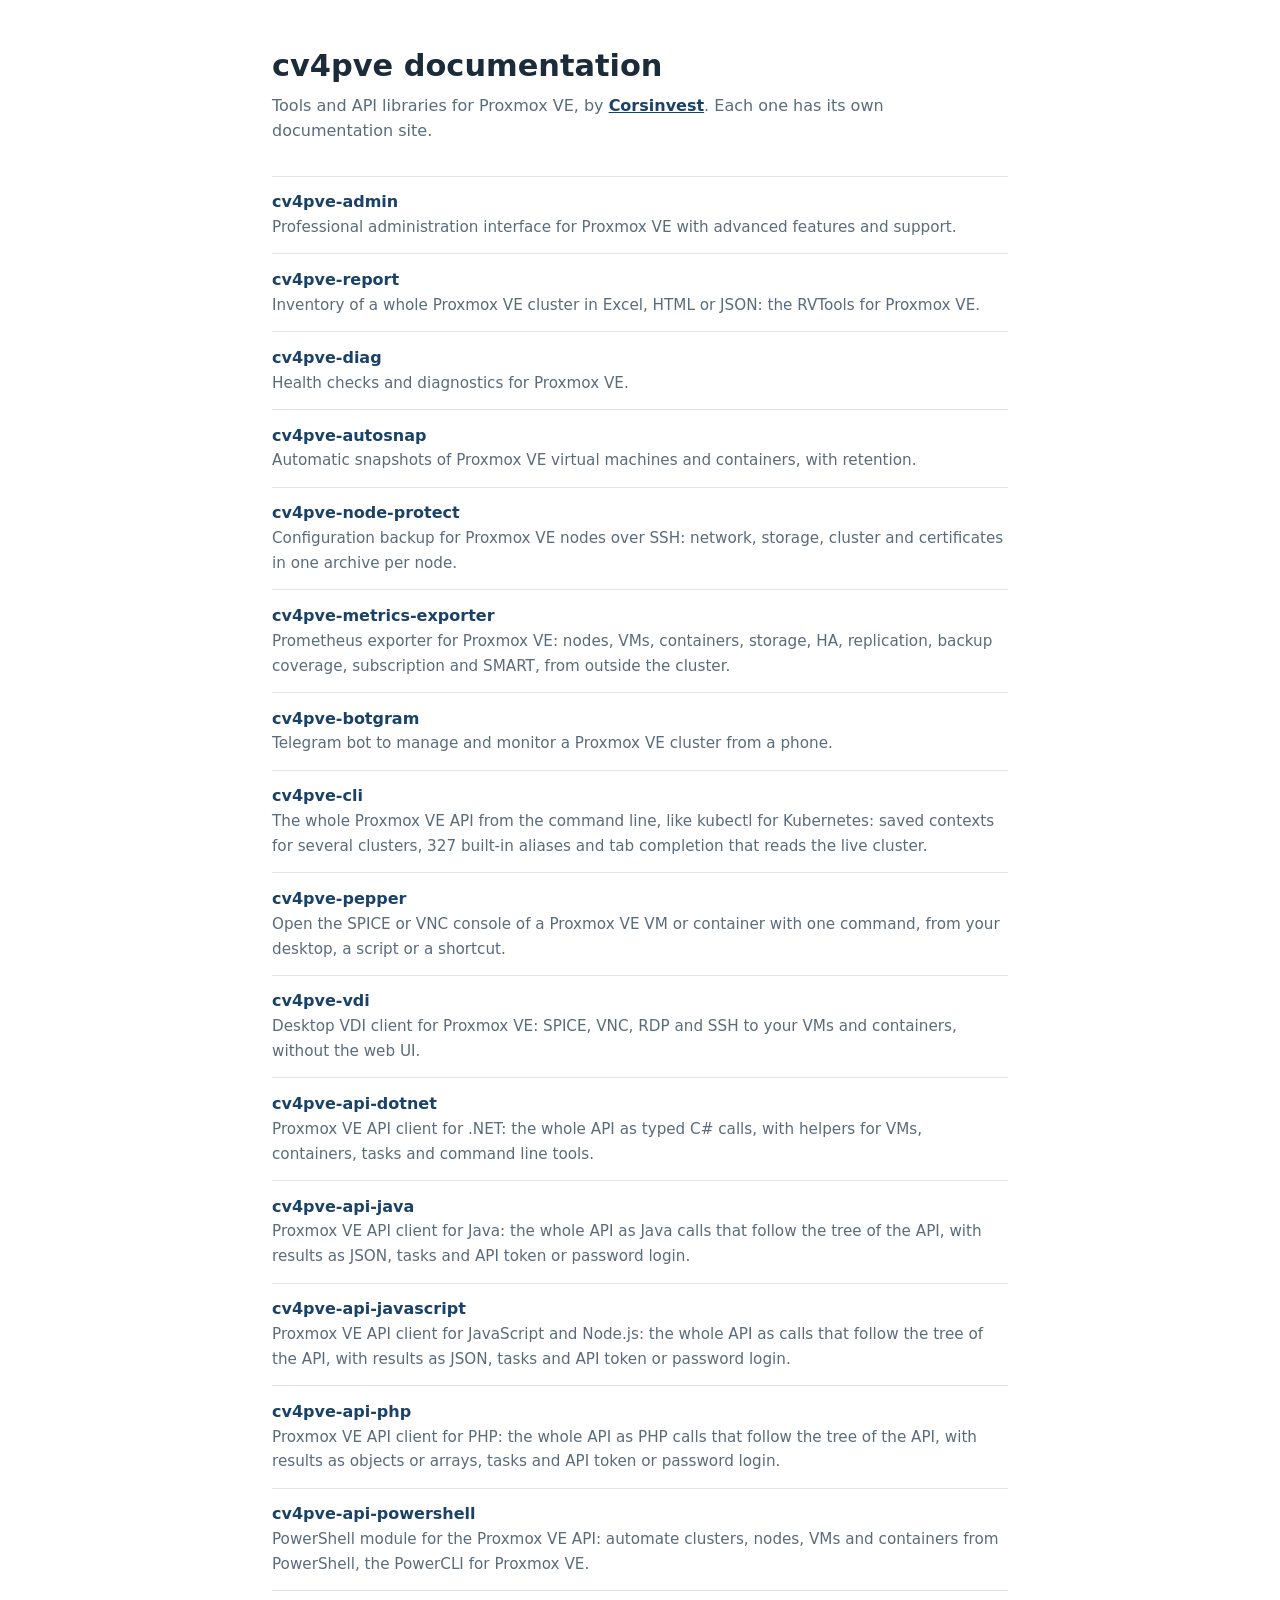
==== index.html @ ba1c6725 "Root page of the cv4pve documentation sites, robots.txt and Search Console check index.html lists th" ====
<!doctype html>
<html lang="en">
<head>
  <meta charset="utf-8">
  <meta name="viewport" content="width=device-width, initial-scale=1">
  <title>cv4pve documentation: tools and API libraries for Proxmox VE</title>
  <meta name="description" content="Documentation of the cv4pve suite by Corsinvest: the web administration, the command line tools and the API libraries for Proxmox VE.">
  <link rel="canonical" href="https://corsinvest.github.io/">
  <style>
    :root { color-scheme: light dark; --text: #1c2b3a; --muted: #5a6b7c; --line: #dfe5eb; --link: #1a4269; --back: #fff; }
    @media (prefers-color-scheme: dark) { :root { --text: #e6edf4; --muted: #9fb2c5; --line: #26415b; --link: #a9cbef; --back: #0d1f31; } }
    body { margin: 0; background: var(--back); color: var(--text); font: 16px/1.55 system-ui, 'Segoe UI', Arial, sans-serif; }
    main { max-width: 46rem; margin: 0 auto; padding: 3rem 1rem 4rem; }
    h1 { font-size: 1.9rem; line-height: 1.2; margin: 0 0 .6rem; }
    p { color: var(--muted); margin: 0 0 2rem; }
    ul { list-style: none; margin: 0; padding: 0; border-top: 1px solid var(--line); }
    li { padding: .85rem 0; border-bottom: 1px solid var(--line); }
    a { color: var(--link); font-weight: 600; }
    li a { display: block; text-decoration: none; }
    li a:hover { text-decoration: underline; }
    span { color: var(--muted); font-size: .95rem; }
  </style>
</head>
<body>
  <main>
    <h1>cv4pve documentation</h1>
    <p>Tools and API libraries for Proxmox VE, by <a href="https://www.corsinvest.it/en/cv4pve/">Corsinvest</a>. Each one has its own documentation site.</p>
    <ul>
      <li><a href="/cv4pve-admin/">cv4pve-admin</a><span>Professional administration interface for Proxmox VE with advanced features and support.</span></li>
      <li><a href="/cv4pve-report/">cv4pve-report</a><span>Inventory of a whole Proxmox VE cluster in Excel, HTML or JSON: the RVTools for Proxmox VE.</span></li>
      <li><a href="/cv4pve-diag/">cv4pve-diag</a><span>Health checks and diagnostics for Proxmox VE.</span></li>
      <li><a href="/cv4pve-autosnap/">cv4pve-autosnap</a><span>Automatic snapshots of Proxmox VE virtual machines and containers, with retention.</span></li>
      <li><a href="/cv4pve-node-protect/">cv4pve-node-protect</a><span>Configuration backup for Proxmox VE nodes over SSH: network, storage, cluster and certificates in one archive per node.</span></li>
      <li><a href="/cv4pve-metrics-exporter/">cv4pve-metrics-exporter</a><span>Prometheus exporter for Proxmox VE: nodes, VMs, containers, storage, HA, replication, backup coverage, subscription and SMART, from outside the cluster.</span></li>
      <li><a href="/cv4pve-botgram/">cv4pve-botgram</a><span>Telegram bot to manage and monitor a Proxmox VE cluster from a phone.</span></li>
      <li><a href="/cv4pve-cli/">cv4pve-cli</a><span>The whole Proxmox VE API from the command line, like kubectl for Kubernetes: saved contexts for several clusters, 327 built-in aliases and tab completion that reads the live cluster.</span></li>
      <li><a href="/cv4pve-pepper/">cv4pve-pepper</a><span>Open the SPICE or VNC console of a Proxmox VE VM or container with one command, from your desktop, a script or a shortcut.</span></li>
      <li><a href="/cv4pve-vdi/">cv4pve-vdi</a><span>Desktop VDI client for Proxmox VE: SPICE, VNC, RDP and SSH to your VMs and containers, without the web UI.</span></li>
      <li><a href="/cv4pve-api-dotnet/">cv4pve-api-dotnet</a><span>Proxmox VE API client for .NET: the whole API as typed C# calls, with helpers for VMs, containers, tasks and command line tools.</span></li>
      <li><a href="/cv4pve-api-java/">cv4pve-api-java</a><span>Proxmox VE API client for Java: the whole API as Java calls that follow the tree of the API, with results as JSON, tasks and API token or password login.</span></li>
      <li><a href="/cv4pve-api-javascript/">cv4pve-api-javascript</a><span>Proxmox VE API client for JavaScript and Node.js: the whole API as calls that follow the tree of the API, with results as JSON, tasks and API token or password login.</span></li>
      <li><a href="/cv4pve-api-php/">cv4pve-api-php</a><span>Proxmox VE API client for PHP: the whole API as PHP calls that follow the tree of the API, with results as objects or arrays, tasks and API token or password login.</span></li>
      <li><a href="/cv4pve-api-powershell/">cv4pve-api-powershell</a><span>PowerShell module for the Proxmox VE API: automate clusters, nodes, VMs and containers from PowerShell, the PowerCLI for Proxmox VE.</span></li>
    </ul>
  </main>
</body>
</html>
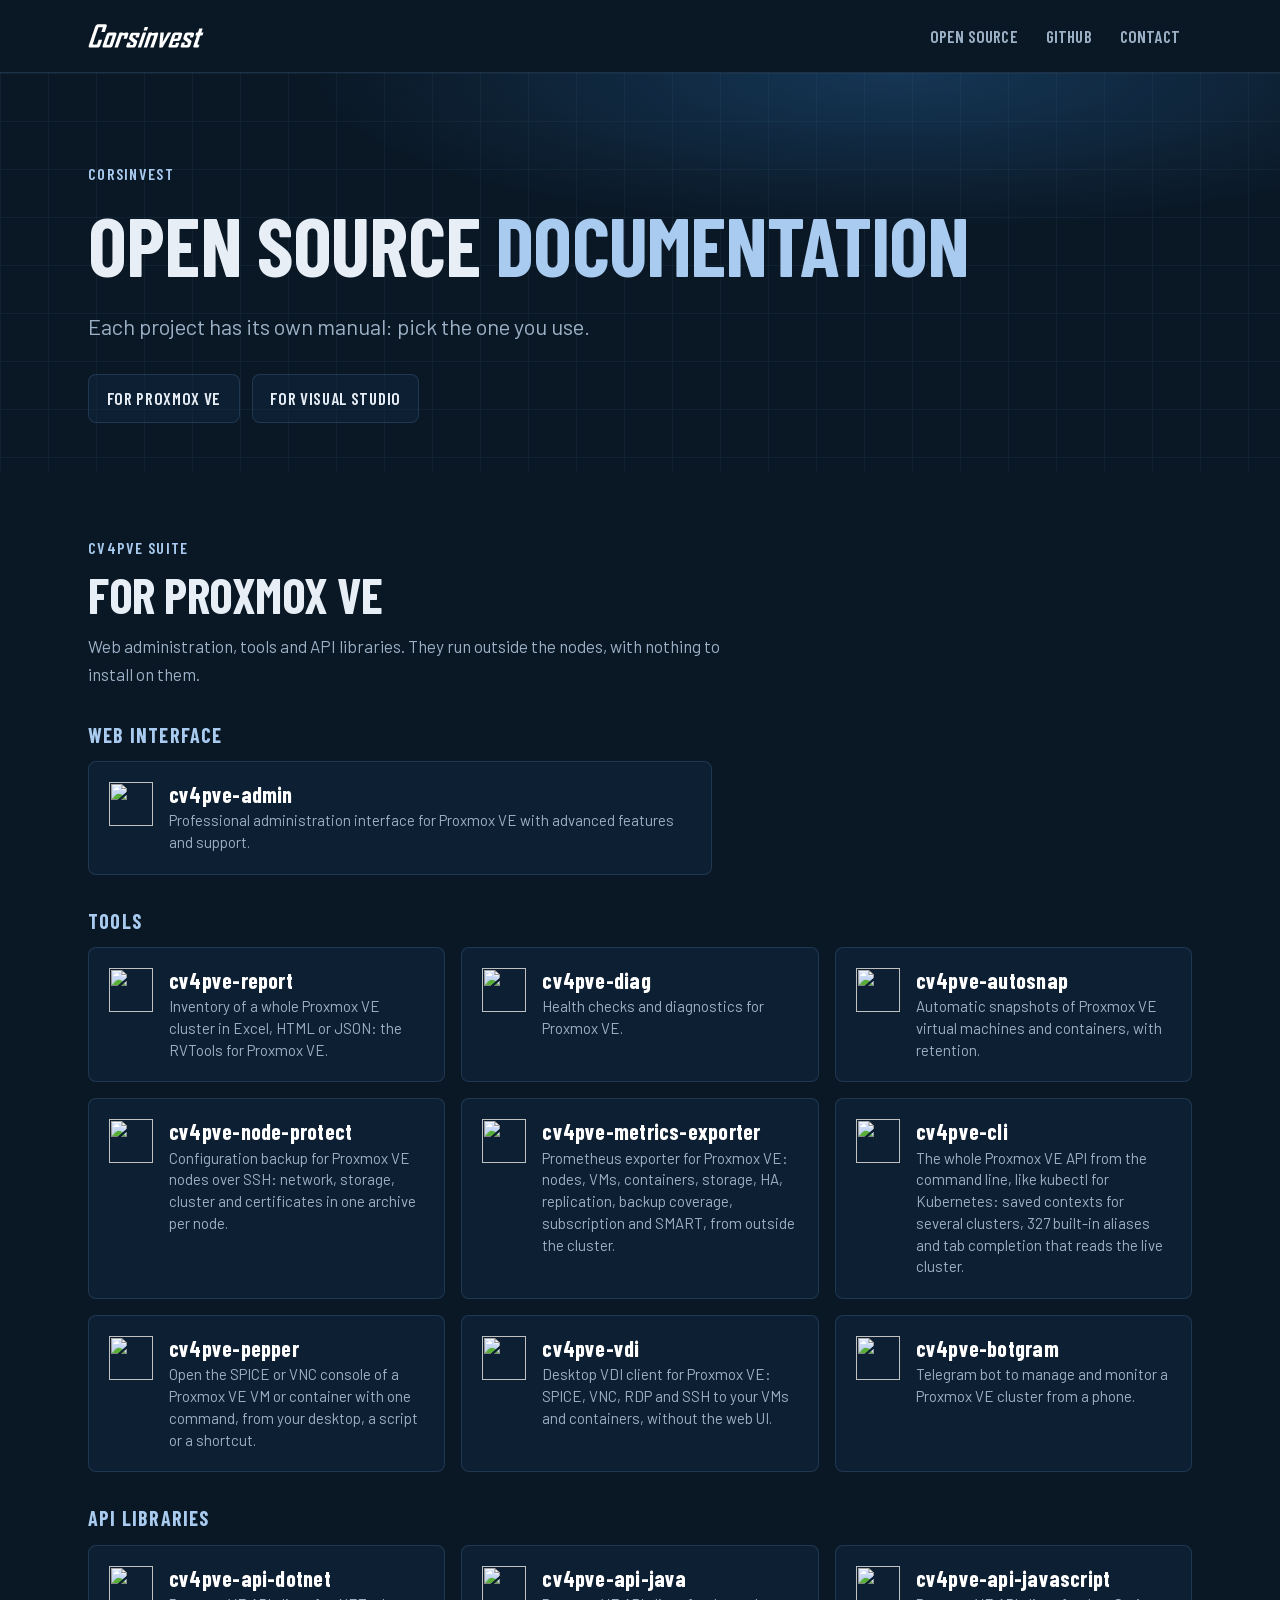
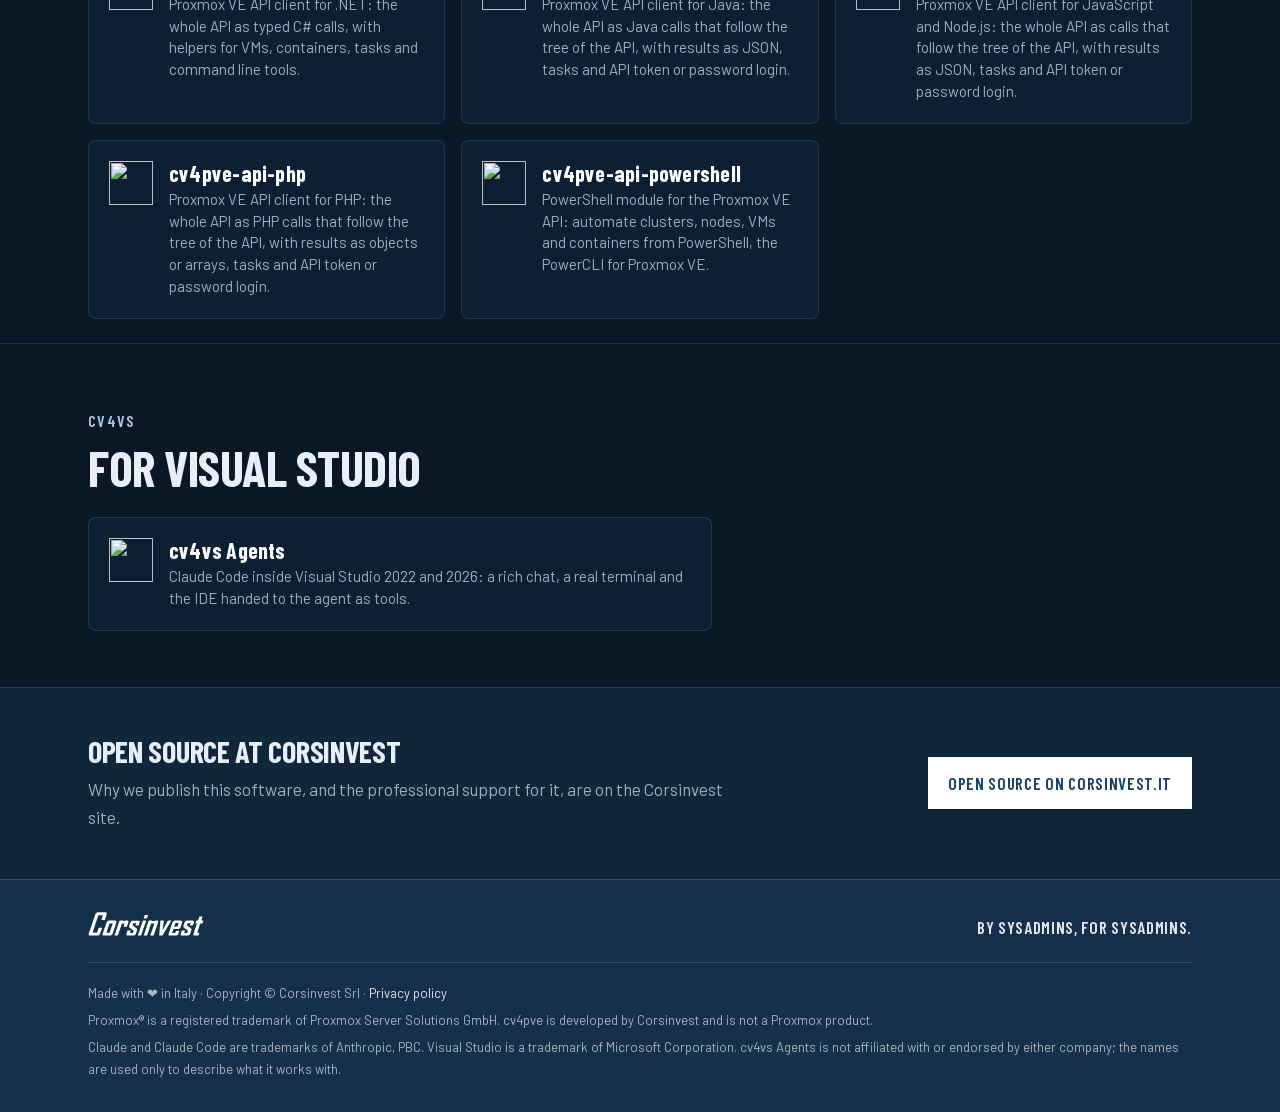
==== commit f1d11eb2: "Root page in the Corsinvest style, with a section for each platform The page lists the documentation" ====
--- a/index.html
+++ b/index.html
@@ -3,45 +3,217 @@
 <head>
   <meta charset="utf-8">
   <meta name="viewport" content="width=device-width, initial-scale=1">
-  <title>cv4pve documentation: tools and API libraries for Proxmox VE</title>
-  <meta name="description" content="Documentation of the cv4pve suite by Corsinvest: the web administration, the command line tools and the API libraries for Proxmox VE.">
+  <title>Corsinvest open source documentation: Proxmox VE and Visual Studio</title>
+  <meta name="description" content="The manuals of the open source software by Corsinvest: the cv4pve suite for Proxmox VE, with web administration, tools and API libraries, and cv4vs Agents for Visual Studio.">
   <link rel="canonical" href="https://corsinvest.github.io/">
-  <style>
-    :root { color-scheme: light dark; --text: #1c2b3a; --muted: #5a6b7c; --line: #dfe5eb; --link: #1a4269; --back: #fff; }
-    @media (prefers-color-scheme: dark) { :root { --text: #e6edf4; --muted: #9fb2c5; --line: #26415b; --link: #a9cbef; --back: #0d1f31; } }
-    body { margin: 0; background: var(--back); color: var(--text); font: 16px/1.55 system-ui, 'Segoe UI', Arial, sans-serif; }
-    main { max-width: 46rem; margin: 0 auto; padding: 3rem 1rem 4rem; }
-    h1 { font-size: 1.9rem; line-height: 1.2; margin: 0 0 .6rem; }
-    p { color: var(--muted); margin: 0 0 2rem; }
-    ul { list-style: none; margin: 0; padding: 0; border-top: 1px solid var(--line); }
-    li { padding: .85rem 0; border-bottom: 1px solid var(--line); }
-    a { color: var(--link); font-weight: 600; }
-    li a { display: block; text-decoration: none; }
-    li a:hover { text-decoration: underline; }
-    span { color: var(--muted); font-size: .95rem; }
-  </style>
+  <link rel="icon" href="/favicon.svg" type="image/svg+xml">
+  <meta property="og:type" content="website">
+  <meta property="og:site_name" content="Corsinvest open source documentation">
+  <meta property="og:title" content="Corsinvest open source documentation: Proxmox VE and Visual Studio">
+  <meta property="og:description" content="The manuals of the open source software by Corsinvest: the cv4pve suite for Proxmox VE, with web administration, tools and API libraries, and cv4vs Agents for Visual Studio.">
+  <meta property="og:url" content="https://corsinvest.github.io/">
+  <meta property="og:image" content="https://corsinvest.github.io/og.png">
+  <meta property="og:image:width" content="1200">
+  <meta property="og:image:height" content="630">
+  <meta property="og:image:alt" content="Corsinvest open source documentation: the manuals of the cv4pve suite for Proxmox VE and of cv4vs Agents for Visual Studio.">
+  <meta name="twitter:card" content="summary_large_image">
+  <meta name="twitter:image" content="https://corsinvest.github.io/og.png">
+  <link rel="preload" href="/fonts/barlow-condensed-700-latin.woff2" as="font" type="font/woff2" crossorigin>
+  <link rel="stylesheet" href="/styles.css">
 </head>
 <body>
+  <header class="header">
+    <div class="container header__inner">
+      <a class="header__logo" href="https://corsinvest.it/en/" aria-label="Corsinvest">
+        <img src="/wordmark-white.svg" alt="Corsinvest" width="116" height="24">
+      </a>
+      <nav class="nav" aria-label="Corsinvest">
+        <a href="https://corsinvest.it/en/open-source/">Open source</a>
+        <a href="https://github.com/Corsinvest">GitHub</a>
+        <a href="https://corsinvest.it/en/contact/">Contact</a>
+      </nav>
+    </div>
+  </header>
+
   <main>
-    <h1>cv4pve documentation</h1>
-    <p>Tools and API libraries for Proxmox VE, by <a href="https://www.corsinvest.it/en/cv4pve/">Corsinvest</a>. Each one has its own documentation site.</p>
-    <ul>
-      <li><a href="/cv4pve-admin/">cv4pve-admin</a><span>Professional administration interface for Proxmox VE with advanced features and support.</span></li>
-      <li><a href="/cv4pve-report/">cv4pve-report</a><span>Inventory of a whole Proxmox VE cluster in Excel, HTML or JSON: the RVTools for Proxmox VE.</span></li>
-      <li><a href="/cv4pve-diag/">cv4pve-diag</a><span>Health checks and diagnostics for Proxmox VE.</span></li>
-      <li><a href="/cv4pve-autosnap/">cv4pve-autosnap</a><span>Automatic snapshots of Proxmox VE virtual machines and containers, with retention.</span></li>
-      <li><a href="/cv4pve-node-protect/">cv4pve-node-protect</a><span>Configuration backup for Proxmox VE nodes over SSH: network, storage, cluster and certificates in one archive per node.</span></li>
-      <li><a href="/cv4pve-metrics-exporter/">cv4pve-metrics-exporter</a><span>Prometheus exporter for Proxmox VE: nodes, VMs, containers, storage, HA, replication, backup coverage, subscription and SMART, from outside the cluster.</span></li>
-      <li><a href="/cv4pve-botgram/">cv4pve-botgram</a><span>Telegram bot to manage and monitor a Proxmox VE cluster from a phone.</span></li>
-      <li><a href="/cv4pve-cli/">cv4pve-cli</a><span>The whole Proxmox VE API from the command line, like kubectl for Kubernetes: saved contexts for several clusters, 327 built-in aliases and tab completion that reads the live cluster.</span></li>
-      <li><a href="/cv4pve-pepper/">cv4pve-pepper</a><span>Open the SPICE or VNC console of a Proxmox VE VM or container with one command, from your desktop, a script or a shortcut.</span></li>
-      <li><a href="/cv4pve-vdi/">cv4pve-vdi</a><span>Desktop VDI client for Proxmox VE: SPICE, VNC, RDP and SSH to your VMs and containers, without the web UI.</span></li>
-      <li><a href="/cv4pve-api-dotnet/">cv4pve-api-dotnet</a><span>Proxmox VE API client for .NET: the whole API as typed C# calls, with helpers for VMs, containers, tasks and command line tools.</span></li>
-      <li><a href="/cv4pve-api-java/">cv4pve-api-java</a><span>Proxmox VE API client for Java: the whole API as Java calls that follow the tree of the API, with results as JSON, tasks and API token or password login.</span></li>
-      <li><a href="/cv4pve-api-javascript/">cv4pve-api-javascript</a><span>Proxmox VE API client for JavaScript and Node.js: the whole API as calls that follow the tree of the API, with results as JSON, tasks and API token or password login.</span></li>
-      <li><a href="/cv4pve-api-php/">cv4pve-api-php</a><span>Proxmox VE API client for PHP: the whole API as PHP calls that follow the tree of the API, with results as objects or arrays, tasks and API token or password login.</span></li>
-      <li><a href="/cv4pve-api-powershell/">cv4pve-api-powershell</a><span>PowerShell module for the Proxmox VE API: automate clusters, nodes, VMs and containers from PowerShell, the PowerCLI for Proxmox VE.</span></li>
-    </ul>
+    <section class="hero">
+      <div class="container">
+        <p class="eyebrow">Corsinvest</p>
+        <h1>Open source <span class="accent">documentation</span></h1>
+        <p class="lead">Each project has its own manual: pick the one you use.</p>
+        <nav class="jump" aria-label="Sections">
+          <a href="#proxmox-ve">For Proxmox VE</a>
+          <a href="#visual-studio">For Visual Studio</a>
+        </nav>
+      </div>
+    </section>
+
+    <section class="platform" id="proxmox-ve">
+      <div class="container">
+        <p class="eyebrow">cv4pve suite</p>
+        <h2>For Proxmox VE</h2>
+        <p class="platform__note">Web administration, tools and API libraries. They run outside the nodes, with nothing to install on them.</p>
+
+        <h3>Web interface</h3>
+        <ul class="cards cards--single">
+          <li>
+            <a class="card" href="https://corsinvest.github.io/cv4pve-admin/">
+              <img src="https://corsinvest.github.io/cv4pve-admin/icon-dark.svg" alt="" width="44" height="44" loading="lazy">
+              <span class="card__name">cv4pve-admin</span>
+              <span class="card__text">Professional administration interface for Proxmox VE with advanced features and support.</span>
+            </a>
+          </li>
+        </ul>
+
+        <h3>Tools</h3>
+        <ul class="cards">
+          <li>
+            <a class="card" href="https://corsinvest.github.io/cv4pve-report/">
+              <img src="https://corsinvest.github.io/cv4pve-report/icon-dark.svg" alt="" width="44" height="44" loading="lazy">
+              <span class="card__name">cv4pve-report</span>
+              <span class="card__text">Inventory of a whole Proxmox VE cluster in Excel, HTML or JSON: the RVTools for Proxmox VE.</span>
+            </a>
+          </li>
+          <li>
+            <a class="card" href="https://corsinvest.github.io/cv4pve-diag/">
+              <img src="https://corsinvest.github.io/cv4pve-diag/icon-dark.svg" alt="" width="44" height="44" loading="lazy">
+              <span class="card__name">cv4pve-diag</span>
+              <span class="card__text">Health checks and diagnostics for Proxmox VE.</span>
+            </a>
+          </li>
+          <li>
+            <a class="card" href="https://corsinvest.github.io/cv4pve-autosnap/">
+              <img src="https://corsinvest.github.io/cv4pve-autosnap/icon-dark.svg" alt="" width="44" height="44" loading="lazy">
+              <span class="card__name">cv4pve-autosnap</span>
+              <span class="card__text">Automatic snapshots of Proxmox VE virtual machines and containers, with retention.</span>
+            </a>
+          </li>
+          <li>
+            <a class="card" href="https://corsinvest.github.io/cv4pve-node-protect/">
+              <img src="https://corsinvest.github.io/cv4pve-node-protect/icon-dark.svg" alt="" width="44" height="44" loading="lazy">
+              <span class="card__name">cv4pve-node-protect</span>
+              <span class="card__text">Configuration backup for Proxmox VE nodes over SSH: network, storage, cluster and certificates in one archive per node.</span>
+            </a>
+          </li>
+          <li>
+            <a class="card" href="https://corsinvest.github.io/cv4pve-metrics-exporter/">
+              <img src="https://corsinvest.github.io/cv4pve-metrics-exporter/icon-dark.svg" alt="" width="44" height="44" loading="lazy">
+              <span class="card__name">cv4pve-metrics-exporter</span>
+              <span class="card__text">Prometheus exporter for Proxmox VE: nodes, VMs, containers, storage, HA, replication, backup coverage, subscription and SMART, from outside the cluster.</span>
+            </a>
+          </li>
+          <li>
+            <a class="card" href="https://corsinvest.github.io/cv4pve-cli/">
+              <img src="https://corsinvest.github.io/cv4pve-cli/icon-dark.svg" alt="" width="44" height="44" loading="lazy">
+              <span class="card__name">cv4pve-cli</span>
+              <span class="card__text">The whole Proxmox VE API from the command line, like kubectl for Kubernetes: saved contexts for several clusters, 327 built-in aliases and tab completion that reads the live cluster.</span>
+            </a>
+          </li>
+          <li>
+            <a class="card" href="https://corsinvest.github.io/cv4pve-pepper/">
+              <img src="https://corsinvest.github.io/cv4pve-pepper/icon-dark.svg" alt="" width="44" height="44" loading="lazy">
+              <span class="card__name">cv4pve-pepper</span>
+              <span class="card__text">Open the SPICE or VNC console of a Proxmox VE VM or container with one command, from your desktop, a script or a shortcut.</span>
+            </a>
+          </li>
+          <li>
+            <a class="card" href="https://corsinvest.github.io/cv4pve-vdi/">
+              <img src="https://corsinvest.github.io/cv4pve-vdi/icon-dark.svg" alt="" width="44" height="44" loading="lazy">
+              <span class="card__name">cv4pve-vdi</span>
+              <span class="card__text">Desktop VDI client for Proxmox VE: SPICE, VNC, RDP and SSH to your VMs and containers, without the web UI.</span>
+            </a>
+          </li>
+          <li>
+            <a class="card" href="https://corsinvest.github.io/cv4pve-botgram/">
+              <img src="https://corsinvest.github.io/cv4pve-botgram/icon-dark.svg" alt="" width="44" height="44" loading="lazy">
+              <span class="card__name">cv4pve-botgram</span>
+              <span class="card__text">Telegram bot to manage and monitor a Proxmox VE cluster from a phone.</span>
+            </a>
+          </li>
+        </ul>
+
+        <h3>API libraries</h3>
+        <ul class="cards">
+          <li>
+            <a class="card" href="https://corsinvest.github.io/cv4pve-api-dotnet/">
+              <img src="https://corsinvest.github.io/cv4pve-api-dotnet/icon-dark.svg" alt="" width="44" height="44" loading="lazy">
+              <span class="card__name">cv4pve-api-dotnet</span>
+              <span class="card__text">Proxmox VE API client for .NET: the whole API as typed C# calls, with helpers for VMs, containers, tasks and command line tools.</span>
+            </a>
+          </li>
+          <li>
+            <a class="card" href="https://corsinvest.github.io/cv4pve-api-java/">
+              <img src="https://corsinvest.github.io/cv4pve-api-java/icon-dark.svg" alt="" width="44" height="44" loading="lazy">
+              <span class="card__name">cv4pve-api-java</span>
+              <span class="card__text">Proxmox VE API client for Java: the whole API as Java calls that follow the tree of the API, with results as JSON, tasks and API token or password login.</span>
+            </a>
+          </li>
+          <li>
+            <a class="card" href="https://corsinvest.github.io/cv4pve-api-javascript/">
+              <img src="https://corsinvest.github.io/cv4pve-api-javascript/icon-dark.svg" alt="" width="44" height="44" loading="lazy">
+              <span class="card__name">cv4pve-api-javascript</span>
+              <span class="card__text">Proxmox VE API client for JavaScript and Node.js: the whole API as calls that follow the tree of the API, with results as JSON, tasks and API token or password login.</span>
+            </a>
+          </li>
+          <li>
+            <a class="card" href="https://corsinvest.github.io/cv4pve-api-php/">
+              <img src="https://corsinvest.github.io/cv4pve-api-php/icon-dark.svg" alt="" width="44" height="44" loading="lazy">
+              <span class="card__name">cv4pve-api-php</span>
+              <span class="card__text">Proxmox VE API client for PHP: the whole API as PHP calls that follow the tree of the API, with results as objects or arrays, tasks and API token or password login.</span>
+            </a>
+          </li>
+          <li>
+            <a class="card" href="https://corsinvest.github.io/cv4pve-api-powershell/">
+              <img src="https://corsinvest.github.io/cv4pve-api-powershell/icon-dark.svg" alt="" width="44" height="44" loading="lazy">
+              <span class="card__name">cv4pve-api-powershell</span>
+              <span class="card__text">PowerShell module for the Proxmox VE API: automate clusters, nodes, VMs and containers from PowerShell, the PowerCLI for Proxmox VE.</span>
+            </a>
+          </li>
+        </ul>
+      </div>
+    </section>
+
+    <section class="platform" id="visual-studio">
+      <div class="container">
+        <p class="eyebrow">cv4vs</p>
+        <h2>For Visual Studio</h2>
+        <ul class="cards cards--single">
+          <li>
+            <a class="card" href="https://corsinvest.github.io/cv4vs-agents/">
+              <img src="https://corsinvest.github.io/cv4vs-agents/icon.svg" alt="" width="44" height="44" loading="lazy">
+              <span class="card__name">cv4vs Agents</span>
+              <span class="card__text">Claude Code inside Visual Studio 2022 and 2026: a rich chat, a real terminal and the IDE handed to the agent as tools.</span>
+            </a>
+          </li>
+        </ul>
+      </div>
+    </section>
+
+    <section class="support">
+      <div class="container support__inner">
+        <div>
+          <h2>Open source at Corsinvest</h2>
+          <p>Why we publish this software, and the professional support for it, are on the Corsinvest site.</p>
+        </div>
+        <a class="button" href="https://corsinvest.it/en/open-source/">Open source on corsinvest.it</a>
+      </div>
+    </section>
   </main>
+
+  <footer class="footer">
+    <div class="container">
+      <div class="footer__inner">
+        <a href="https://corsinvest.it/en/" aria-label="Corsinvest">
+          <img src="/wordmark-white.svg" alt="Corsinvest" width="116" height="24">
+        </a>
+        <p class="footer__motto">By sysadmins, for sysadmins.</p>
+      </div>
+      <div class="footer__legal">
+        <p>Made with ❤️ in Italy · Copyright © Corsinvest Srl · <a href="https://corsinvest.it/en/privacy/">Privacy policy</a></p>
+        <p>Proxmox® is a registered trademark of Proxmox Server Solutions GmbH. cv4pve is developed by Corsinvest and is not a Proxmox product.</p>
+        <p>Claude and Claude Code are trademarks of Anthropic, PBC. Visual Studio is a trademark of Microsoft Corporation. cv4vs Agents is not affiliated with or endorsed by either company; the names are used only to describe what it works with.</p>
+      </div>
+    </div>
+  </footer>
 </body>
-</html>
+</html>
--- a/styles.css
+++ b/styles.css
@@ -0,0 +1,422 @@
+/* Root page of corsinvest.github.io: the index of the cv4pve documentation sites.
+   Colours, type and spacing are those of corsinvest.it (its dark ground, used there for the
+   product pages) and of the documentation sites, which share them through cv4pve-docs-theme.
+   One page, no build: plain CSS. */
+
+@font-face {
+  font-family: 'Barlow';
+  src: url('fonts/barlow-400-latin.woff2') format('woff2');
+  font-weight: 400;
+  font-style: normal;
+  font-display: swap;
+}
+
+@font-face {
+  font-family: 'Barlow';
+  src: url('fonts/barlow-600-latin.woff2') format('woff2');
+  font-weight: 600;
+  font-style: normal;
+  font-display: swap;
+}
+
+@font-face {
+  font-family: 'Barlow Condensed';
+  src: url('fonts/barlow-condensed-600-latin.woff2') format('woff2');
+  font-weight: 600;
+  font-style: normal;
+  font-display: swap;
+}
+
+@font-face {
+  font-family: 'Barlow Condensed';
+  src: url('fonts/barlow-condensed-700-latin.woff2') format('woff2');
+  font-weight: 700;
+  font-style: normal;
+  font-display: swap;
+}
+
+:root {
+  --brand-blue: #1a4269;
+  --brand-blue-bright: #2a6fae;
+  --surface-dark: #14304b;
+  --ink-deep: #0a1826;
+  --ink-raised: #10263b;
+  --on-ink: #e7eef6;
+  --on-ink-muted: #9db1c6;
+  --card-on-ink: rgb(20 48 75 / 0.35);
+  --card-border-on-ink: rgb(125 178 232 / 0.16);
+  --accent-on-ink: #a9cbef;
+  --glow-on-ink: rgb(42 111 174 / 0.35);
+  --grid-line-on-ink: rgb(125 178 232 / 0.06);
+  --white: #ffffff;
+
+  --font-display: 'Barlow Condensed', 'Arial Narrow', system-ui, sans-serif;
+  --font-body: Barlow, system-ui, -apple-system, 'Segoe UI', Roboto, 'Helvetica Neue', Arial, sans-serif;
+
+  --width-max: 72rem;
+  --radius-md: 8px;
+  --transition: 160ms ease;
+
+  color-scheme: dark;
+}
+
+*,
+*::before,
+*::after {
+  box-sizing: border-box;
+}
+
+body {
+  margin: 0;
+  min-height: 100vh;
+  display: flex;
+  flex-direction: column;
+  font-family: var(--font-body);
+  font-size: 1.0625rem;
+  line-height: 1.65;
+  color: var(--on-ink);
+  background: var(--ink-deep);
+  -webkit-font-smoothing: antialiased;
+  text-rendering: optimizeLegibility;
+}
+
+h1,
+h2,
+h3 {
+  margin: 0;
+  font-family: var(--font-display);
+  font-weight: 700;
+  line-height: 1.02;
+  letter-spacing: -0.01em;
+  text-transform: uppercase;
+  text-wrap: balance;
+}
+
+p {
+  margin: 0;
+}
+
+a {
+  color: var(--accent-on-ink);
+}
+
+.container {
+  width: 100%;
+  max-width: var(--width-max);
+  margin-inline: auto;
+  padding-inline: 1.5rem;
+}
+
+/* Header: the mark and three links, as on the product pages of corsinvest.it. */
+.header {
+  border-bottom: 1px solid var(--card-border-on-ink);
+}
+
+.header__inner {
+  display: flex;
+  align-items: center;
+  justify-content: space-between;
+  gap: 1.5rem;
+  min-height: 4.5rem;
+}
+
+.header__logo {
+  display: flex;
+  align-items: center;
+}
+
+.nav {
+  display: flex;
+  align-items: center;
+  gap: 0.25rem;
+}
+
+.nav a {
+  padding: 0.5rem 0.75rem;
+  font-family: var(--font-display);
+  font-size: 1.0625rem;
+  font-weight: 600;
+  text-transform: uppercase;
+  letter-spacing: 0.01em;
+  color: var(--on-ink-muted);
+  text-decoration: none;
+  white-space: nowrap;
+  transition: color var(--transition);
+}
+
+.nav a:hover {
+  color: var(--accent-on-ink);
+}
+
+/* Hero: the grid and the glow of the product pages. */
+.hero {
+  padding-block: clamp(3rem, 7vw, 5.5rem) clamp(2rem, 4vw, 3rem);
+  background:
+    radial-gradient(ellipse 70% 60% at 70% 0%, var(--glow-on-ink), transparent 65%),
+    linear-gradient(to right, var(--grid-line-on-ink) 1px, transparent 1px) 0 0 / 3rem 3rem,
+    linear-gradient(to bottom, var(--grid-line-on-ink) 1px, transparent 1px) 0 0 / 3rem 3rem;
+}
+
+.eyebrow {
+  margin-bottom: 1rem;
+  font-family: var(--font-display);
+  font-size: 1rem;
+  font-weight: 600;
+  text-transform: uppercase;
+  letter-spacing: 0.08em;
+  color: var(--accent-on-ink);
+}
+
+h1 {
+  font-size: clamp(2.75rem, 4.6vw + 1.5rem, 5.125rem);
+}
+
+h1 .accent {
+  color: var(--accent-on-ink);
+}
+
+.lead {
+  max-width: 40rem;
+  margin-top: 1.5rem;
+  font-size: clamp(1.1875rem, 0.6vw + 1.05rem, 1.375rem);
+  line-height: 1.4;
+  color: var(--on-ink-muted);
+}
+
+/* Links from the hero to the sections of the page. */
+.jump {
+  display: flex;
+  flex-wrap: wrap;
+  gap: 0.75rem;
+  margin-top: 2rem;
+}
+
+.jump a {
+  padding: 0.6rem 1.1rem;
+  border: 1px solid var(--card-border-on-ink);
+  border-radius: var(--radius-md);
+  background: var(--card-on-ink);
+  font-family: var(--font-display);
+  font-size: 1.0625rem;
+  font-weight: 600;
+  text-transform: uppercase;
+  letter-spacing: 0.04em;
+  color: var(--on-ink);
+  text-decoration: none;
+  transition: border-color var(--transition), color var(--transition);
+}
+
+.jump a:hover {
+  border-color: var(--accent-on-ink);
+  color: var(--accent-on-ink);
+}
+
+/* One section for each platform the software is for, with its groups of documentation sites. */
+main {
+  flex: 1;
+}
+
+.platform {
+  padding-block: clamp(2.5rem, 5vw, 4rem) clamp(1rem, 2vw, 1.5rem);
+  scroll-margin-top: 1rem;
+}
+
+.platform + .platform {
+  border-top: 1px solid var(--card-border-on-ink);
+}
+
+.platform h2 {
+  font-size: clamp(2rem, 2.8vw + 1.35rem, 3.125rem);
+}
+
+.platform .eyebrow {
+  margin-bottom: 0.5rem;
+}
+
+.platform__note {
+  max-width: 40rem;
+  margin-top: 0.75rem;
+  color: var(--on-ink-muted);
+}
+
+.platform h3 {
+  margin-top: 2.25rem;
+  font-size: 1.25rem;
+  letter-spacing: 0.06em;
+  color: var(--accent-on-ink);
+}
+
+.cards {
+  display: grid;
+  grid-template-columns: repeat(auto-fill, minmax(19rem, 1fr));
+  gap: 1rem;
+  margin: 1rem 0 0;
+  padding: 0;
+  list-style: none;
+}
+
+/* A group with one site: a card as wide as two, not a grid left half empty. */
+.cards--single {
+  grid-template-columns: minmax(0, 39rem);
+}
+
+.platform > .container > h2 + .cards {
+  margin-top: 1.5rem;
+}
+
+.card {
+  display: grid;
+  grid-template-columns: 2.75rem 1fr;
+  gap: 0.25rem 1rem;
+  align-content: start;
+  height: 100%;
+  padding: 1.25rem;
+  background: var(--card-on-ink);
+  border: 1px solid var(--card-border-on-ink);
+  border-radius: var(--radius-md);
+  color: inherit;
+  text-decoration: none;
+  transition: border-color var(--transition), background var(--transition), transform var(--transition);
+}
+
+.card:hover,
+.card:focus-visible {
+  border-color: var(--accent-on-ink);
+  background: rgb(20 48 75 / 0.6);
+  transform: translateY(-2px);
+}
+
+.card img {
+  grid-row: span 2;
+  width: 2.75rem;
+  height: 2.75rem;
+}
+
+.card__name {
+  align-self: center;
+  font-family: var(--font-display);
+  font-size: 1.375rem;
+  font-weight: 700;
+  line-height: 1.1;
+  letter-spacing: 0.01em;
+  color: var(--white);
+}
+
+.card__text {
+  grid-column: 2;
+  font-size: 0.9375rem;
+  line-height: 1.45;
+  color: var(--on-ink-muted);
+}
+
+/* Support band: the product story and the paid support are on corsinvest.it. */
+.support {
+  margin-top: clamp(1rem, 3vw, 2rem);
+  padding-block: clamp(2rem, 4vw, 3rem);
+  background: var(--ink-raised);
+  border-top: 1px solid var(--card-border-on-ink);
+}
+
+.support__inner {
+  display: flex;
+  flex-wrap: wrap;
+  align-items: center;
+  justify-content: space-between;
+  gap: 1.5rem;
+}
+
+.support h2 {
+  font-size: clamp(1.5rem, 1.5vw + 1.2rem, 1.9rem);
+}
+
+.support p {
+  max-width: 40rem;
+  margin-top: 0.5rem;
+  color: var(--on-ink-muted);
+}
+
+.button {
+  display: inline-flex;
+  align-items: center;
+  padding: 0.75rem 1.25rem;
+  background: var(--white);
+  color: var(--brand-blue);
+  font-family: var(--font-display);
+  font-size: 1.0625rem;
+  font-weight: 600;
+  text-transform: uppercase;
+  letter-spacing: 0.04em;
+  text-decoration: none;
+  white-space: nowrap;
+  transition: background var(--transition);
+}
+
+.button:hover {
+  background: color-mix(in srgb, var(--white) 88%, var(--brand-blue));
+}
+
+/* Footer: the brand blue ground of corsinvest.it. */
+.footer {
+  padding-block: 2rem;
+  background: var(--surface-dark);
+  border-top: 1px solid color-mix(in srgb, var(--white) 15%, transparent);
+  font-size: 0.8125rem;
+  color: color-mix(in srgb, var(--white) 64%, transparent);
+}
+
+.footer__inner {
+  display: flex;
+  flex-wrap: wrap;
+  align-items: center;
+  justify-content: space-between;
+  gap: 1rem 2rem;
+}
+
+.footer__motto {
+  font-family: var(--font-display);
+  font-size: 1.0625rem;
+  font-weight: 600;
+  text-transform: uppercase;
+  letter-spacing: 0.04em;
+  color: color-mix(in srgb, var(--white) 88%, transparent);
+}
+
+.footer__legal {
+  margin-top: 1.25rem;
+  padding-top: 1.25rem;
+  border-top: 1px solid color-mix(in srgb, var(--white) 14%, transparent);
+}
+
+.footer__legal p + p {
+  margin-top: 0.35rem;
+}
+
+.footer a {
+  color: color-mix(in srgb, var(--white) 88%, transparent);
+  text-decoration: none;
+}
+
+.footer a:hover {
+  color: var(--white);
+  text-decoration: underline;
+}
+
+@media (max-width: 30rem) {
+  .container {
+    padding-inline: 1rem;
+  }
+
+  .nav a {
+    padding-inline: 0.5rem;
+  }
+
+  .cards {
+    grid-template-columns: 1fr;
+  }
+}
+
+@media (prefers-reduced-motion: reduce) {
+  * {
+    transition: none !important;
+  }
+}
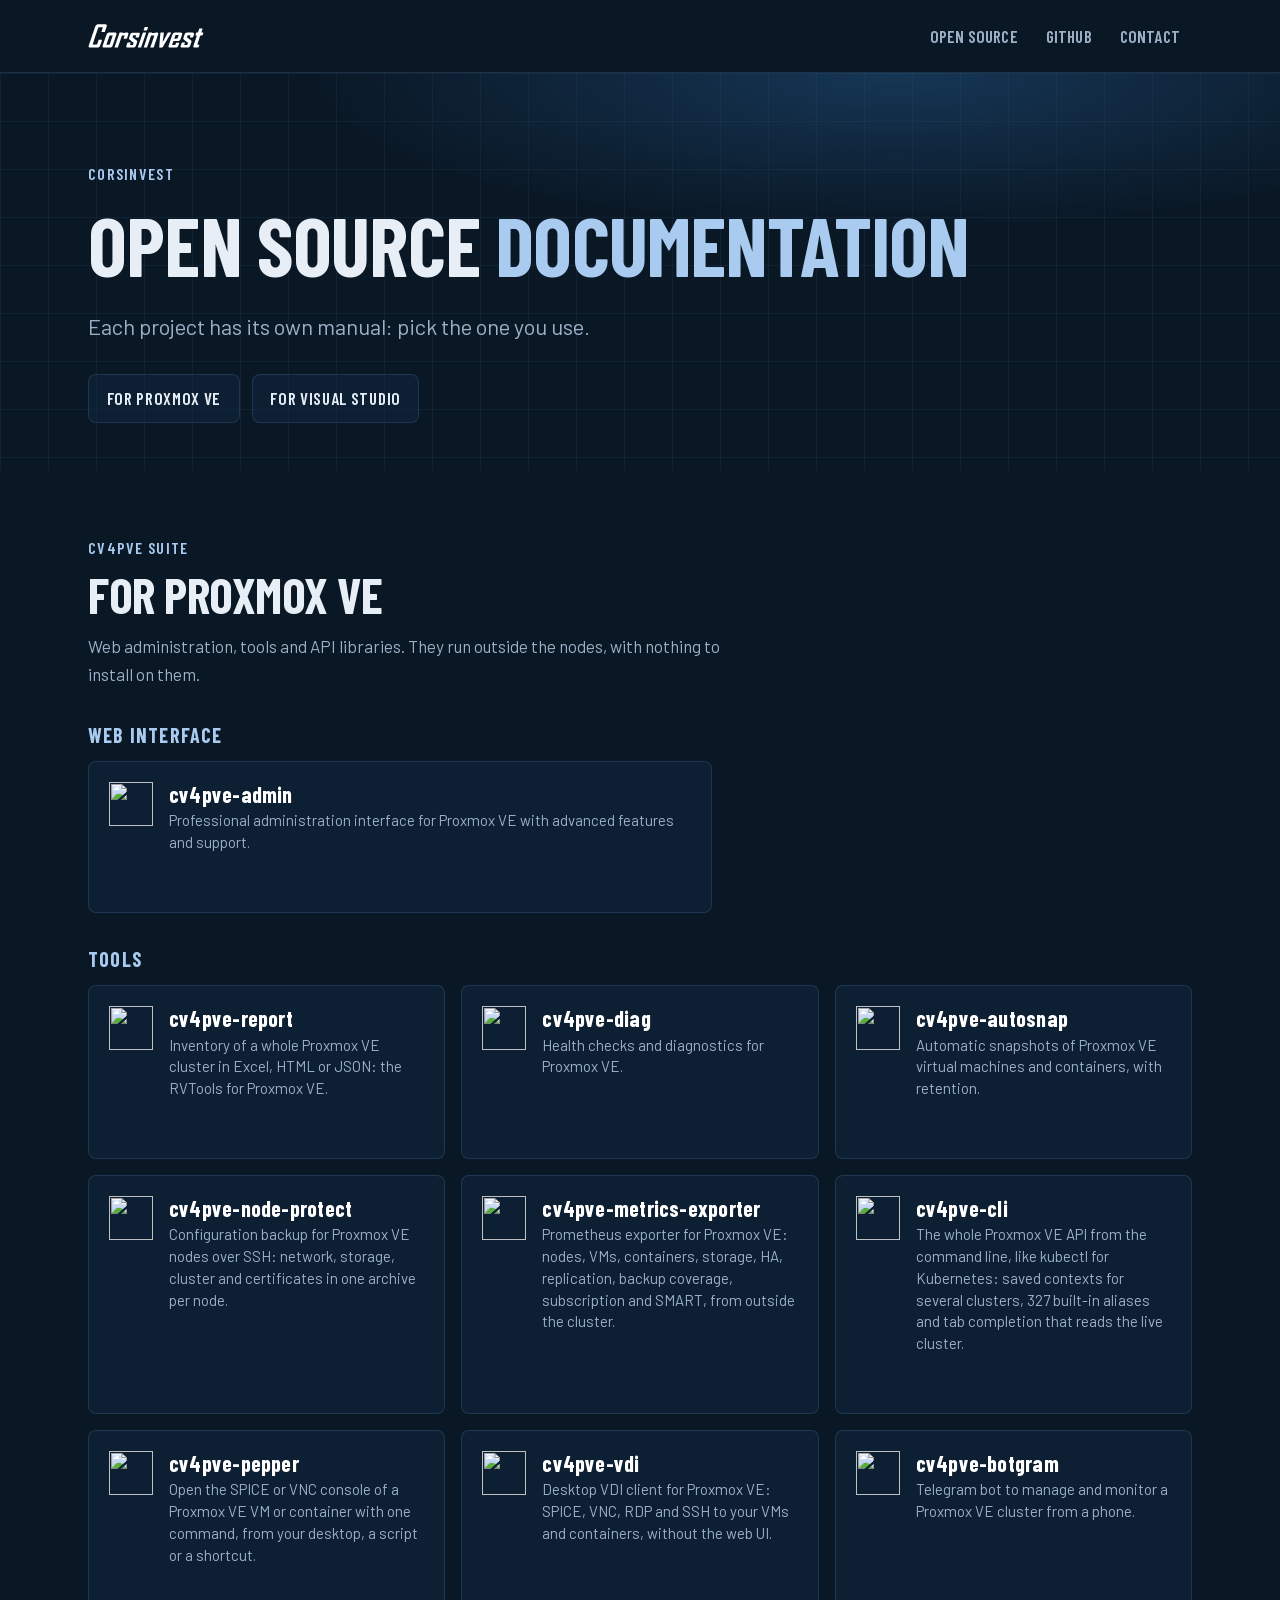
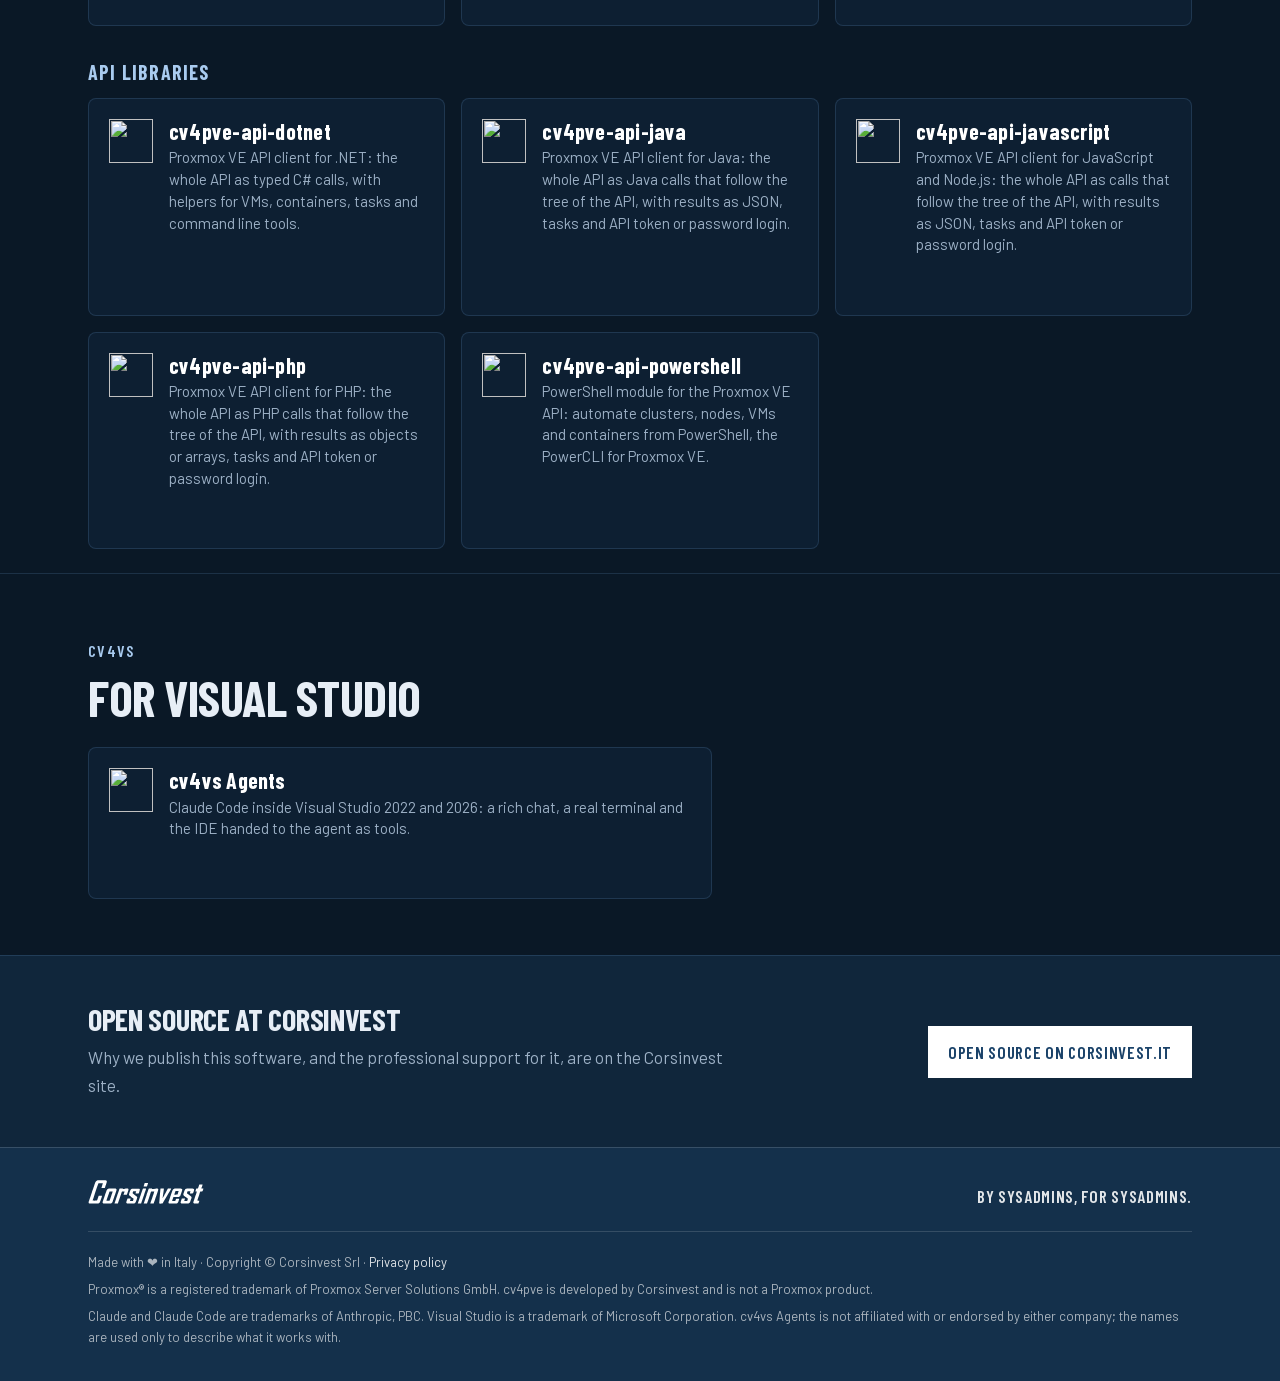
==== commit 81422710: "Stars and downloads on each card Each card shows the stars on GitHub and the downloads of the projec" ====
--- a/index.html
+++ b/index.html
@@ -58,9 +58,14 @@
         <ul class="cards cards--single">
           <li>
             <a class="card" href="https://corsinvest.github.io/cv4pve-admin/">
-              <img src="https://corsinvest.github.io/cv4pve-admin/icon-dark.svg" alt="" width="44" height="44" loading="lazy">
+              <img class="card__icon" src="https://corsinvest.github.io/cv4pve-admin/icon-dark.svg" alt="" width="44" height="44" loading="lazy">
               <span class="card__name">cv4pve-admin</span>
               <span class="card__text">Professional administration interface for Proxmox VE with advanced features and support.</span>
+              <span class="card__stats">
+                <span class="stat" data-stat="https://img.shields.io/github/stars/Corsinvest/cv4pve-admin.json" data-what="GitHub stars" hidden><svg class="stat__star" viewBox="0 0 24 24" aria-hidden="true"><path d="M11.525 2.295a.53.53 0 0 1 .95 0l2.31 4.679a2.123 2.123 0 0 0 1.595 1.16l5.166.756a.53.53 0 0 1 .294.904l-3.736 3.638a2.123 2.123 0 0 0-.611 1.878l.882 5.14a.53.53 0 0 1-.771.56l-4.618-2.428a2.122 2.122 0 0 0-1.973 0L6.396 21.01a.53.53 0 0 1-.77-.56l.881-5.139a2.122 2.122 0 0 0-.611-1.879L2.16 9.795a.53.53 0 0 1 .294-.906l5.165-.755a2.122 2.122 0 0 0 1.597-1.16z"/></svg><span></span></span>
+                <span class="stat" data-stat="https://img.shields.io/docker/pulls/corsinvest/cv4pve-admin.json" data-what="Docker pulls of the Community Edition" hidden><svg viewBox="0 0 24 24" aria-hidden="true"><path d="M12 15V3"/><path d="M21 15v4a2 2 0 0 1-2 2H5a2 2 0 0 1-2-2v-4"/><path d="m7 10 5 5 5-5"/></svg><span class="stat__label">CE</span><span></span></span>
+                <span class="stat" data-stat="https://img.shields.io/docker/pulls/corsinvest/cv4pve-admin-ee.json" data-what="Docker pulls of the Enterprise Edition" hidden><svg viewBox="0 0 24 24" aria-hidden="true"><path d="M12 15V3"/><path d="M21 15v4a2 2 0 0 1-2 2H5a2 2 0 0 1-2-2v-4"/><path d="m7 10 5 5 5-5"/></svg><span class="stat__label">EE</span><span></span></span>
+              </span>
             </a>
           </li>
         </ul>
@@ -69,65 +74,101 @@
         <ul class="cards">
           <li>
             <a class="card" href="https://corsinvest.github.io/cv4pve-report/">
-              <img src="https://corsinvest.github.io/cv4pve-report/icon-dark.svg" alt="" width="44" height="44" loading="lazy">
+              <img class="card__icon" src="https://corsinvest.github.io/cv4pve-report/icon-dark.svg" alt="" width="44" height="44" loading="lazy">
               <span class="card__name">cv4pve-report</span>
               <span class="card__text">Inventory of a whole Proxmox VE cluster in Excel, HTML or JSON: the RVTools for Proxmox VE.</span>
+              <span class="card__stats">
+                <span class="stat" data-stat="https://img.shields.io/github/stars/Corsinvest/cv4pve-report.json" data-what="GitHub stars" hidden><svg class="stat__star" viewBox="0 0 24 24" aria-hidden="true"><path d="M11.525 2.295a.53.53 0 0 1 .95 0l2.31 4.679a2.123 2.123 0 0 0 1.595 1.16l5.166.756a.53.53 0 0 1 .294.904l-3.736 3.638a2.123 2.123 0 0 0-.611 1.878l.882 5.14a.53.53 0 0 1-.771.56l-4.618-2.428a2.122 2.122 0 0 0-1.973 0L6.396 21.01a.53.53 0 0 1-.77-.56l.881-5.139a2.122 2.122 0 0 0-.611-1.879L2.16 9.795a.53.53 0 0 1 .294-.906l5.165-.755a2.122 2.122 0 0 0 1.597-1.16z"/></svg><span></span></span>
+                <span class="stat" data-stat="https://img.shields.io/github/downloads/Corsinvest/cv4pve-report/total.json" data-what="downloads of the releases" hidden><svg viewBox="0 0 24 24" aria-hidden="true"><path d="M12 15V3"/><path d="M21 15v4a2 2 0 0 1-2 2H5a2 2 0 0 1-2-2v-4"/><path d="m7 10 5 5 5-5"/></svg><span></span></span>
+              </span>
             </a>
           </li>
           <li>
             <a class="card" href="https://corsinvest.github.io/cv4pve-diag/">
-              <img src="https://corsinvest.github.io/cv4pve-diag/icon-dark.svg" alt="" width="44" height="44" loading="lazy">
+              <img class="card__icon" src="https://corsinvest.github.io/cv4pve-diag/icon-dark.svg" alt="" width="44" height="44" loading="lazy">
               <span class="card__name">cv4pve-diag</span>
               <span class="card__text">Health checks and diagnostics for Proxmox VE.</span>
+              <span class="card__stats">
+                <span class="stat" data-stat="https://img.shields.io/github/stars/Corsinvest/cv4pve-diag.json" data-what="GitHub stars" hidden><svg class="stat__star" viewBox="0 0 24 24" aria-hidden="true"><path d="M11.525 2.295a.53.53 0 0 1 .95 0l2.31 4.679a2.123 2.123 0 0 0 1.595 1.16l5.166.756a.53.53 0 0 1 .294.904l-3.736 3.638a2.123 2.123 0 0 0-.611 1.878l.882 5.14a.53.53 0 0 1-.771.56l-4.618-2.428a2.122 2.122 0 0 0-1.973 0L6.396 21.01a.53.53 0 0 1-.77-.56l.881-5.139a2.122 2.122 0 0 0-.611-1.879L2.16 9.795a.53.53 0 0 1 .294-.906l5.165-.755a2.122 2.122 0 0 0 1.597-1.16z"/></svg><span></span></span>
+                <span class="stat" data-stat="https://img.shields.io/github/downloads/Corsinvest/cv4pve-diag/total.json" data-what="downloads of the releases" hidden><svg viewBox="0 0 24 24" aria-hidden="true"><path d="M12 15V3"/><path d="M21 15v4a2 2 0 0 1-2 2H5a2 2 0 0 1-2-2v-4"/><path d="m7 10 5 5 5-5"/></svg><span></span></span>
+              </span>
             </a>
           </li>
           <li>
             <a class="card" href="https://corsinvest.github.io/cv4pve-autosnap/">
-              <img src="https://corsinvest.github.io/cv4pve-autosnap/icon-dark.svg" alt="" width="44" height="44" loading="lazy">
+              <img class="card__icon" src="https://corsinvest.github.io/cv4pve-autosnap/icon-dark.svg" alt="" width="44" height="44" loading="lazy">
               <span class="card__name">cv4pve-autosnap</span>
               <span class="card__text">Automatic snapshots of Proxmox VE virtual machines and containers, with retention.</span>
+              <span class="card__stats">
+                <span class="stat" data-stat="https://img.shields.io/github/stars/Corsinvest/cv4pve-autosnap.json" data-what="GitHub stars" hidden><svg class="stat__star" viewBox="0 0 24 24" aria-hidden="true"><path d="M11.525 2.295a.53.53 0 0 1 .95 0l2.31 4.679a2.123 2.123 0 0 0 1.595 1.16l5.166.756a.53.53 0 0 1 .294.904l-3.736 3.638a2.123 2.123 0 0 0-.611 1.878l.882 5.14a.53.53 0 0 1-.771.56l-4.618-2.428a2.122 2.122 0 0 0-1.973 0L6.396 21.01a.53.53 0 0 1-.77-.56l.881-5.139a2.122 2.122 0 0 0-.611-1.879L2.16 9.795a.53.53 0 0 1 .294-.906l5.165-.755a2.122 2.122 0 0 0 1.597-1.16z"/></svg><span></span></span>
+                <span class="stat" data-stat="https://img.shields.io/github/downloads/Corsinvest/cv4pve-autosnap/total.json" data-what="downloads of the releases" hidden><svg viewBox="0 0 24 24" aria-hidden="true"><path d="M12 15V3"/><path d="M21 15v4a2 2 0 0 1-2 2H5a2 2 0 0 1-2-2v-4"/><path d="m7 10 5 5 5-5"/></svg><span></span></span>
+              </span>
             </a>
           </li>
           <li>
             <a class="card" href="https://corsinvest.github.io/cv4pve-node-protect/">
-              <img src="https://corsinvest.github.io/cv4pve-node-protect/icon-dark.svg" alt="" width="44" height="44" loading="lazy">
+              <img class="card__icon" src="https://corsinvest.github.io/cv4pve-node-protect/icon-dark.svg" alt="" width="44" height="44" loading="lazy">
               <span class="card__name">cv4pve-node-protect</span>
               <span class="card__text">Configuration backup for Proxmox VE nodes over SSH: network, storage, cluster and certificates in one archive per node.</span>
+              <span class="card__stats">
+                <span class="stat" data-stat="https://img.shields.io/github/stars/Corsinvest/cv4pve-node-protect.json" data-what="GitHub stars" hidden><svg class="stat__star" viewBox="0 0 24 24" aria-hidden="true"><path d="M11.525 2.295a.53.53 0 0 1 .95 0l2.31 4.679a2.123 2.123 0 0 0 1.595 1.16l5.166.756a.53.53 0 0 1 .294.904l-3.736 3.638a2.123 2.123 0 0 0-.611 1.878l.882 5.14a.53.53 0 0 1-.771.56l-4.618-2.428a2.122 2.122 0 0 0-1.973 0L6.396 21.01a.53.53 0 0 1-.77-.56l.881-5.139a2.122 2.122 0 0 0-.611-1.879L2.16 9.795a.53.53 0 0 1 .294-.906l5.165-.755a2.122 2.122 0 0 0 1.597-1.16z"/></svg><span></span></span>
+                <span class="stat" data-stat="https://img.shields.io/github/downloads/Corsinvest/cv4pve-node-protect/total.json" data-what="downloads of the releases" hidden><svg viewBox="0 0 24 24" aria-hidden="true"><path d="M12 15V3"/><path d="M21 15v4a2 2 0 0 1-2 2H5a2 2 0 0 1-2-2v-4"/><path d="m7 10 5 5 5-5"/></svg><span></span></span>
+              </span>
             </a>
           </li>
           <li>
             <a class="card" href="https://corsinvest.github.io/cv4pve-metrics-exporter/">
-              <img src="https://corsinvest.github.io/cv4pve-metrics-exporter/icon-dark.svg" alt="" width="44" height="44" loading="lazy">
+              <img class="card__icon" src="https://corsinvest.github.io/cv4pve-metrics-exporter/icon-dark.svg" alt="" width="44" height="44" loading="lazy">
               <span class="card__name">cv4pve-metrics-exporter</span>
               <span class="card__text">Prometheus exporter for Proxmox VE: nodes, VMs, containers, storage, HA, replication, backup coverage, subscription and SMART, from outside the cluster.</span>
+              <span class="card__stats">
+                <span class="stat" data-stat="https://img.shields.io/github/stars/Corsinvest/cv4pve-metrics-exporter.json" data-what="GitHub stars" hidden><svg class="stat__star" viewBox="0 0 24 24" aria-hidden="true"><path d="M11.525 2.295a.53.53 0 0 1 .95 0l2.31 4.679a2.123 2.123 0 0 0 1.595 1.16l5.166.756a.53.53 0 0 1 .294.904l-3.736 3.638a2.123 2.123 0 0 0-.611 1.878l.882 5.14a.53.53 0 0 1-.771.56l-4.618-2.428a2.122 2.122 0 0 0-1.973 0L6.396 21.01a.53.53 0 0 1-.77-.56l.881-5.139a2.122 2.122 0 0 0-.611-1.879L2.16 9.795a.53.53 0 0 1 .294-.906l5.165-.755a2.122 2.122 0 0 0 1.597-1.16z"/></svg><span></span></span>
+                <span class="stat" data-stat="https://img.shields.io/github/downloads/Corsinvest/cv4pve-metrics-exporter/total.json" data-what="downloads of the releases" hidden><svg viewBox="0 0 24 24" aria-hidden="true"><path d="M12 15V3"/><path d="M21 15v4a2 2 0 0 1-2 2H5a2 2 0 0 1-2-2v-4"/><path d="m7 10 5 5 5-5"/></svg><span></span></span>
+              </span>
             </a>
           </li>
           <li>
             <a class="card" href="https://corsinvest.github.io/cv4pve-cli/">
-              <img src="https://corsinvest.github.io/cv4pve-cli/icon-dark.svg" alt="" width="44" height="44" loading="lazy">
+              <img class="card__icon" src="https://corsinvest.github.io/cv4pve-cli/icon-dark.svg" alt="" width="44" height="44" loading="lazy">
               <span class="card__name">cv4pve-cli</span>
               <span class="card__text">The whole Proxmox VE API from the command line, like kubectl for Kubernetes: saved contexts for several clusters, 327 built-in aliases and tab completion that reads the live cluster.</span>
+              <span class="card__stats">
+                <span class="stat" data-stat="https://img.shields.io/github/stars/Corsinvest/cv4pve-cli.json" data-what="GitHub stars" hidden><svg class="stat__star" viewBox="0 0 24 24" aria-hidden="true"><path d="M11.525 2.295a.53.53 0 0 1 .95 0l2.31 4.679a2.123 2.123 0 0 0 1.595 1.16l5.166.756a.53.53 0 0 1 .294.904l-3.736 3.638a2.123 2.123 0 0 0-.611 1.878l.882 5.14a.53.53 0 0 1-.771.56l-4.618-2.428a2.122 2.122 0 0 0-1.973 0L6.396 21.01a.53.53 0 0 1-.77-.56l.881-5.139a2.122 2.122 0 0 0-.611-1.879L2.16 9.795a.53.53 0 0 1 .294-.906l5.165-.755a2.122 2.122 0 0 0 1.597-1.16z"/></svg><span></span></span>
+                <span class="stat" data-stat="https://img.shields.io/github/downloads/Corsinvest/cv4pve-cli/total.json" data-what="downloads of the releases" hidden><svg viewBox="0 0 24 24" aria-hidden="true"><path d="M12 15V3"/><path d="M21 15v4a2 2 0 0 1-2 2H5a2 2 0 0 1-2-2v-4"/><path d="m7 10 5 5 5-5"/></svg><span></span></span>
+              </span>
             </a>
           </li>
           <li>
             <a class="card" href="https://corsinvest.github.io/cv4pve-pepper/">
-              <img src="https://corsinvest.github.io/cv4pve-pepper/icon-dark.svg" alt="" width="44" height="44" loading="lazy">
+              <img class="card__icon" src="https://corsinvest.github.io/cv4pve-pepper/icon-dark.svg" alt="" width="44" height="44" loading="lazy">
               <span class="card__name">cv4pve-pepper</span>
               <span class="card__text">Open the SPICE or VNC console of a Proxmox VE VM or container with one command, from your desktop, a script or a shortcut.</span>
+              <span class="card__stats">
+                <span class="stat" data-stat="https://img.shields.io/github/stars/Corsinvest/cv4pve-pepper.json" data-what="GitHub stars" hidden><svg class="stat__star" viewBox="0 0 24 24" aria-hidden="true"><path d="M11.525 2.295a.53.53 0 0 1 .95 0l2.31 4.679a2.123 2.123 0 0 0 1.595 1.16l5.166.756a.53.53 0 0 1 .294.904l-3.736 3.638a2.123 2.123 0 0 0-.611 1.878l.882 5.14a.53.53 0 0 1-.771.56l-4.618-2.428a2.122 2.122 0 0 0-1.973 0L6.396 21.01a.53.53 0 0 1-.77-.56l.881-5.139a2.122 2.122 0 0 0-.611-1.879L2.16 9.795a.53.53 0 0 1 .294-.906l5.165-.755a2.122 2.122 0 0 0 1.597-1.16z"/></svg><span></span></span>
+                <span class="stat" data-stat="https://img.shields.io/github/downloads/Corsinvest/cv4pve-pepper/total.json" data-what="downloads of the releases" hidden><svg viewBox="0 0 24 24" aria-hidden="true"><path d="M12 15V3"/><path d="M21 15v4a2 2 0 0 1-2 2H5a2 2 0 0 1-2-2v-4"/><path d="m7 10 5 5 5-5"/></svg><span></span></span>
+              </span>
             </a>
           </li>
           <li>
             <a class="card" href="https://corsinvest.github.io/cv4pve-vdi/">
-              <img src="https://corsinvest.github.io/cv4pve-vdi/icon-dark.svg" alt="" width="44" height="44" loading="lazy">
+              <img class="card__icon" src="https://corsinvest.github.io/cv4pve-vdi/icon-dark.svg" alt="" width="44" height="44" loading="lazy">
               <span class="card__name">cv4pve-vdi</span>
               <span class="card__text">Desktop VDI client for Proxmox VE: SPICE, VNC, RDP and SSH to your VMs and containers, without the web UI.</span>
+              <span class="card__stats">
+                <span class="stat" data-stat="https://img.shields.io/github/stars/Corsinvest/cv4pve-vdi.json" data-what="GitHub stars" hidden><svg class="stat__star" viewBox="0 0 24 24" aria-hidden="true"><path d="M11.525 2.295a.53.53 0 0 1 .95 0l2.31 4.679a2.123 2.123 0 0 0 1.595 1.16l5.166.756a.53.53 0 0 1 .294.904l-3.736 3.638a2.123 2.123 0 0 0-.611 1.878l.882 5.14a.53.53 0 0 1-.771.56l-4.618-2.428a2.122 2.122 0 0 0-1.973 0L6.396 21.01a.53.53 0 0 1-.77-.56l.881-5.139a2.122 2.122 0 0 0-.611-1.879L2.16 9.795a.53.53 0 0 1 .294-.906l5.165-.755a2.122 2.122 0 0 0 1.597-1.16z"/></svg><span></span></span>
+                <span class="stat" data-stat="https://img.shields.io/github/downloads/Corsinvest/cv4pve-vdi/total.json" data-what="downloads of the releases" hidden><svg viewBox="0 0 24 24" aria-hidden="true"><path d="M12 15V3"/><path d="M21 15v4a2 2 0 0 1-2 2H5a2 2 0 0 1-2-2v-4"/><path d="m7 10 5 5 5-5"/></svg><span></span></span>
+              </span>
             </a>
           </li>
           <li>
             <a class="card" href="https://corsinvest.github.io/cv4pve-botgram/">
-              <img src="https://corsinvest.github.io/cv4pve-botgram/icon-dark.svg" alt="" width="44" height="44" loading="lazy">
+              <img class="card__icon" src="https://corsinvest.github.io/cv4pve-botgram/icon-dark.svg" alt="" width="44" height="44" loading="lazy">
               <span class="card__name">cv4pve-botgram</span>
               <span class="card__text">Telegram bot to manage and monitor a Proxmox VE cluster from a phone.</span>
+              <span class="card__stats">
+                <span class="stat" data-stat="https://img.shields.io/github/stars/Corsinvest/cv4pve-botgram.json" data-what="GitHub stars" hidden><svg class="stat__star" viewBox="0 0 24 24" aria-hidden="true"><path d="M11.525 2.295a.53.53 0 0 1 .95 0l2.31 4.679a2.123 2.123 0 0 0 1.595 1.16l5.166.756a.53.53 0 0 1 .294.904l-3.736 3.638a2.123 2.123 0 0 0-.611 1.878l.882 5.14a.53.53 0 0 1-.771.56l-4.618-2.428a2.122 2.122 0 0 0-1.973 0L6.396 21.01a.53.53 0 0 1-.77-.56l.881-5.139a2.122 2.122 0 0 0-.611-1.879L2.16 9.795a.53.53 0 0 1 .294-.906l5.165-.755a2.122 2.122 0 0 0 1.597-1.16z"/></svg><span></span></span>
+                <span class="stat" data-stat="https://img.shields.io/github/downloads/Corsinvest/cv4pve-botgram/total.json" data-what="downloads of the releases" hidden><svg viewBox="0 0 24 24" aria-hidden="true"><path d="M12 15V3"/><path d="M21 15v4a2 2 0 0 1-2 2H5a2 2 0 0 1-2-2v-4"/><path d="m7 10 5 5 5-5"/></svg><span></span></span>
+              </span>
             </a>
           </li>
         </ul>
@@ -136,37 +177,56 @@
         <ul class="cards">
           <li>
             <a class="card" href="https://corsinvest.github.io/cv4pve-api-dotnet/">
-              <img src="https://corsinvest.github.io/cv4pve-api-dotnet/icon-dark.svg" alt="" width="44" height="44" loading="lazy">
+              <img class="card__icon" src="https://corsinvest.github.io/cv4pve-api-dotnet/icon-dark.svg" alt="" width="44" height="44" loading="lazy">
               <span class="card__name">cv4pve-api-dotnet</span>
               <span class="card__text">Proxmox VE API client for .NET: the whole API as typed C# calls, with helpers for VMs, containers, tasks and command line tools.</span>
+              <span class="card__stats">
+                <span class="stat" data-stat="https://img.shields.io/github/stars/Corsinvest/cv4pve-api-dotnet.json" data-what="GitHub stars" hidden><svg class="stat__star" viewBox="0 0 24 24" aria-hidden="true"><path d="M11.525 2.295a.53.53 0 0 1 .95 0l2.31 4.679a2.123 2.123 0 0 0 1.595 1.16l5.166.756a.53.53 0 0 1 .294.904l-3.736 3.638a2.123 2.123 0 0 0-.611 1.878l.882 5.14a.53.53 0 0 1-.771.56l-4.618-2.428a2.122 2.122 0 0 0-1.973 0L6.396 21.01a.53.53 0 0 1-.77-.56l.881-5.139a2.122 2.122 0 0 0-.611-1.879L2.16 9.795a.53.53 0 0 1 .294-.906l5.165-.755a2.122 2.122 0 0 0 1.597-1.16z"/></svg><span></span></span>
+                <span class="stat" data-stat="https://img.shields.io/nuget/dt/Corsinvest.ProxmoxVE.Api.json" data-what="NuGet downloads" hidden><svg viewBox="0 0 24 24" aria-hidden="true"><path d="M12 15V3"/><path d="M21 15v4a2 2 0 0 1-2 2H5a2 2 0 0 1-2-2v-4"/><path d="m7 10 5 5 5-5"/></svg><span></span></span>
+              </span>
             </a>
           </li>
           <li>
             <a class="card" href="https://corsinvest.github.io/cv4pve-api-java/">
-              <img src="https://corsinvest.github.io/cv4pve-api-java/icon-dark.svg" alt="" width="44" height="44" loading="lazy">
+              <img class="card__icon" src="https://corsinvest.github.io/cv4pve-api-java/icon-dark.svg" alt="" width="44" height="44" loading="lazy">
               <span class="card__name">cv4pve-api-java</span>
               <span class="card__text">Proxmox VE API client for Java: the whole API as Java calls that follow the tree of the API, with results as JSON, tasks and API token or password login.</span>
+              <span class="card__stats">
+                <span class="stat" data-stat="https://img.shields.io/github/stars/Corsinvest/cv4pve-api-java.json" data-what="GitHub stars" hidden><svg class="stat__star" viewBox="0 0 24 24" aria-hidden="true"><path d="M11.525 2.295a.53.53 0 0 1 .95 0l2.31 4.679a2.123 2.123 0 0 0 1.595 1.16l5.166.756a.53.53 0 0 1 .294.904l-3.736 3.638a2.123 2.123 0 0 0-.611 1.878l.882 5.14a.53.53 0 0 1-.771.56l-4.618-2.428a2.122 2.122 0 0 0-1.973 0L6.396 21.01a.53.53 0 0 1-.77-.56l.881-5.139a2.122 2.122 0 0 0-.611-1.879L2.16 9.795a.53.53 0 0 1 .294-.906l5.165-.755a2.122 2.122 0 0 0 1.597-1.16z"/></svg><span></span></span>
+              </span>
             </a>
           </li>
           <li>
             <a class="card" href="https://corsinvest.github.io/cv4pve-api-javascript/">
-              <img src="https://corsinvest.github.io/cv4pve-api-javascript/icon-dark.svg" alt="" width="44" height="44" loading="lazy">
+              <img class="card__icon" src="https://corsinvest.github.io/cv4pve-api-javascript/icon-dark.svg" alt="" width="44" height="44" loading="lazy">
               <span class="card__name">cv4pve-api-javascript</span>
               <span class="card__text">Proxmox VE API client for JavaScript and Node.js: the whole API as calls that follow the tree of the API, with results as JSON, tasks and API token or password login.</span>
+              <span class="card__stats">
+                <span class="stat" data-stat="https://img.shields.io/github/stars/Corsinvest/cv4pve-api-javascript.json" data-what="GitHub stars" hidden><svg class="stat__star" viewBox="0 0 24 24" aria-hidden="true"><path d="M11.525 2.295a.53.53 0 0 1 .95 0l2.31 4.679a2.123 2.123 0 0 0 1.595 1.16l5.166.756a.53.53 0 0 1 .294.904l-3.736 3.638a2.123 2.123 0 0 0-.611 1.878l.882 5.14a.53.53 0 0 1-.771.56l-4.618-2.428a2.122 2.122 0 0 0-1.973 0L6.396 21.01a.53.53 0 0 1-.77-.56l.881-5.139a2.122 2.122 0 0 0-.611-1.879L2.16 9.795a.53.53 0 0 1 .294-.906l5.165-.755a2.122 2.122 0 0 0 1.597-1.16z"/></svg><span></span></span>
+                <span class="stat" data-stat="https://img.shields.io/npm/dt/@corsinvest/cv4pve-api-javascript.json" data-what="npm downloads" hidden><svg viewBox="0 0 24 24" aria-hidden="true"><path d="M12 15V3"/><path d="M21 15v4a2 2 0 0 1-2 2H5a2 2 0 0 1-2-2v-4"/><path d="m7 10 5 5 5-5"/></svg><span></span></span>
+              </span>
             </a>
           </li>
           <li>
             <a class="card" href="https://corsinvest.github.io/cv4pve-api-php/">
-              <img src="https://corsinvest.github.io/cv4pve-api-php/icon-dark.svg" alt="" width="44" height="44" loading="lazy">
+              <img class="card__icon" src="https://corsinvest.github.io/cv4pve-api-php/icon-dark.svg" alt="" width="44" height="44" loading="lazy">
               <span class="card__name">cv4pve-api-php</span>
               <span class="card__text">Proxmox VE API client for PHP: the whole API as PHP calls that follow the tree of the API, with results as objects or arrays, tasks and API token or password login.</span>
+              <span class="card__stats">
+                <span class="stat" data-stat="https://img.shields.io/github/stars/Corsinvest/cv4pve-api-php.json" data-what="GitHub stars" hidden><svg class="stat__star" viewBox="0 0 24 24" aria-hidden="true"><path d="M11.525 2.295a.53.53 0 0 1 .95 0l2.31 4.679a2.123 2.123 0 0 0 1.595 1.16l5.166.756a.53.53 0 0 1 .294.904l-3.736 3.638a2.123 2.123 0 0 0-.611 1.878l.882 5.14a.53.53 0 0 1-.771.56l-4.618-2.428a2.122 2.122 0 0 0-1.973 0L6.396 21.01a.53.53 0 0 1-.77-.56l.881-5.139a2.122 2.122 0 0 0-.611-1.879L2.16 9.795a.53.53 0 0 1 .294-.906l5.165-.755a2.122 2.122 0 0 0 1.597-1.16z"/></svg><span></span></span>
+                <span class="stat" data-stat="https://img.shields.io/packagist/dt/corsinvest/cv4pve-api-php.json" data-what="Packagist downloads" hidden><svg viewBox="0 0 24 24" aria-hidden="true"><path d="M12 15V3"/><path d="M21 15v4a2 2 0 0 1-2 2H5a2 2 0 0 1-2-2v-4"/><path d="m7 10 5 5 5-5"/></svg><span></span></span>
+              </span>
             </a>
           </li>
           <li>
             <a class="card" href="https://corsinvest.github.io/cv4pve-api-powershell/">
-              <img src="https://corsinvest.github.io/cv4pve-api-powershell/icon-dark.svg" alt="" width="44" height="44" loading="lazy">
+              <img class="card__icon" src="https://corsinvest.github.io/cv4pve-api-powershell/icon-dark.svg" alt="" width="44" height="44" loading="lazy">
               <span class="card__name">cv4pve-api-powershell</span>
               <span class="card__text">PowerShell module for the Proxmox VE API: automate clusters, nodes, VMs and containers from PowerShell, the PowerCLI for Proxmox VE.</span>
+              <span class="card__stats">
+                <span class="stat" data-stat="https://img.shields.io/github/stars/Corsinvest/cv4pve-api-powershell.json" data-what="GitHub stars" hidden><svg class="stat__star" viewBox="0 0 24 24" aria-hidden="true"><path d="M11.525 2.295a.53.53 0 0 1 .95 0l2.31 4.679a2.123 2.123 0 0 0 1.595 1.16l5.166.756a.53.53 0 0 1 .294.904l-3.736 3.638a2.123 2.123 0 0 0-.611 1.878l.882 5.14a.53.53 0 0 1-.771.56l-4.618-2.428a2.122 2.122 0 0 0-1.973 0L6.396 21.01a.53.53 0 0 1-.77-.56l.881-5.139a2.122 2.122 0 0 0-.611-1.879L2.16 9.795a.53.53 0 0 1 .294-.906l5.165-.755a2.122 2.122 0 0 0 1.597-1.16z"/></svg><span></span></span>
+                <span class="stat" data-stat="https://img.shields.io/powershellgallery/dt/Corsinvest.ProxmoxVE.Api.json" data-what="PowerShell Gallery downloads" hidden><svg viewBox="0 0 24 24" aria-hidden="true"><path d="M12 15V3"/><path d="M21 15v4a2 2 0 0 1-2 2H5a2 2 0 0 1-2-2v-4"/><path d="m7 10 5 5 5-5"/></svg><span></span></span>
+              </span>
             </a>
           </li>
         </ul>
@@ -180,9 +240,13 @@
         <ul class="cards cards--single">
           <li>
             <a class="card" href="https://corsinvest.github.io/cv4vs-agents/">
-              <img src="https://corsinvest.github.io/cv4vs-agents/icon.svg" alt="" width="44" height="44" loading="lazy">
+              <img class="card__icon" src="https://corsinvest.github.io/cv4vs-agents/icon.svg" alt="" width="44" height="44" loading="lazy">
               <span class="card__name">cv4vs Agents</span>
               <span class="card__text">Claude Code inside Visual Studio 2022 and 2026: a rich chat, a real terminal and the IDE handed to the agent as tools.</span>
+              <span class="card__stats">
+                <span class="stat" data-stat="https://img.shields.io/github/stars/Corsinvest/cv4vs-agents.json" data-what="GitHub stars" hidden><svg class="stat__star" viewBox="0 0 24 24" aria-hidden="true"><path d="M11.525 2.295a.53.53 0 0 1 .95 0l2.31 4.679a2.123 2.123 0 0 0 1.595 1.16l5.166.756a.53.53 0 0 1 .294.904l-3.736 3.638a2.123 2.123 0 0 0-.611 1.878l.882 5.14a.53.53 0 0 1-.771.56l-4.618-2.428a2.122 2.122 0 0 0-1.973 0L6.396 21.01a.53.53 0 0 1-.77-.56l.881-5.139a2.122 2.122 0 0 0-.611-1.879L2.16 9.795a.53.53 0 0 1 .294-.906l5.165-.755a2.122 2.122 0 0 0 1.597-1.16z"/></svg><span></span></span>
+                <span class="stat" data-stat="https://img.shields.io/badge/dynamic/regex.json?url=https%3A%2F%2Fvsmarketplacebadges.dev%2Finstalls-short%2FCorsinvest.cv4vs-agents.svg&amp;search=installs%3A%20%28%5B0-9.%5D%2B%5BkM%5D%3F%29&amp;replace=%241" data-what="Visual Studio Marketplace installs" hidden><svg viewBox="0 0 24 24" aria-hidden="true"><path d="M12 15V3"/><path d="M21 15v4a2 2 0 0 1-2 2H5a2 2 0 0 1-2-2v-4"/><path d="m7 10 5 5 5-5"/></svg><span></span></span>
+              </span>
             </a>
           </li>
         </ul>
@@ -215,5 +279,22 @@
       </div>
     </div>
   </footer>
+
+  <script>
+    // Stars and downloads of each project, read from shields.io as JSON. A number that does not
+    // come stays hidden: the page is complete without it.
+    for (const stat of document.querySelectorAll('[data-stat]')) {
+      fetch(stat.dataset.stat)
+        .then((response) => (response.ok ? response.json() : null))
+        .then((data) => {
+          const value = data?.value ?? data?.message;
+          if (!value || /[^0-9.,kM ]/.test(value)) return;
+          stat.lastElementChild.textContent = value;
+          stat.title = `${value} ${stat.dataset.what}`;
+          stat.hidden = false;
+        })
+        .catch(() => {});
+    }
+  </script>
 </body>
 </html>
--- a/styles.css
+++ b/styles.css
@@ -267,8 +267,8 @@
 .card {
   display: grid;
   grid-template-columns: 2.75rem 1fr;
+  grid-template-rows: auto 1fr auto;
   gap: 0.25rem 1rem;
-  align-content: start;
   height: 100%;
   padding: 1.25rem;
   background: var(--card-on-ink);
@@ -286,8 +286,9 @@
   transform: translateY(-2px);
 }
 
-.card img {
+.card__icon {
   grid-row: span 2;
+  align-self: start;
   width: 2.75rem;
   height: 2.75rem;
 }
@@ -307,6 +308,57 @@
   font-size: 0.9375rem;
   line-height: 1.45;
   color: var(--on-ink-muted);
+}
+
+/* Stars and downloads: a pictogram and the number, at the foot of the card whatever the length
+   of the text. The numbers are filled in by the script of the page. */
+.card__stats {
+  grid-column: 2;
+  display: flex;
+  flex-wrap: wrap;
+  gap: 0.25rem 1.1rem;
+  margin-top: 0.75rem;
+  min-height: 1.4rem;
+}
+
+.stat {
+  display: inline-flex;
+  align-items: center;
+  gap: 0.35rem;
+  font-family: var(--font-display);
+  font-size: 1.0625rem;
+  font-weight: 600;
+  letter-spacing: 0.02em;
+  line-height: 1.4rem;
+  color: var(--accent-on-ink);
+}
+
+/* The one colour outside the blues of the page: the yellow GitHub gives its stars on a dark
+   ground, filled, so the pictogram reads as "stars" at a glance. The number stays blue. */
+.stat .stat__star {
+  fill: #e3b341;
+  stroke: #e3b341;
+}
+
+/* Which edition the number is of, where a product has more than one. */
+.stat__label {
+  font-size: 0.875rem;
+  letter-spacing: 0.06em;
+  color: var(--on-ink-muted);
+}
+
+.stat[hidden] {
+  display: none;
+}
+
+.stat svg {
+  width: 1rem;
+  height: 1rem;
+  fill: none;
+  stroke: currentColor;
+  stroke-width: 2;
+  stroke-linecap: round;
+  stroke-linejoin: round;
 }
 
 /* Support band: the product story and the paid support are on corsinvest.it. */
